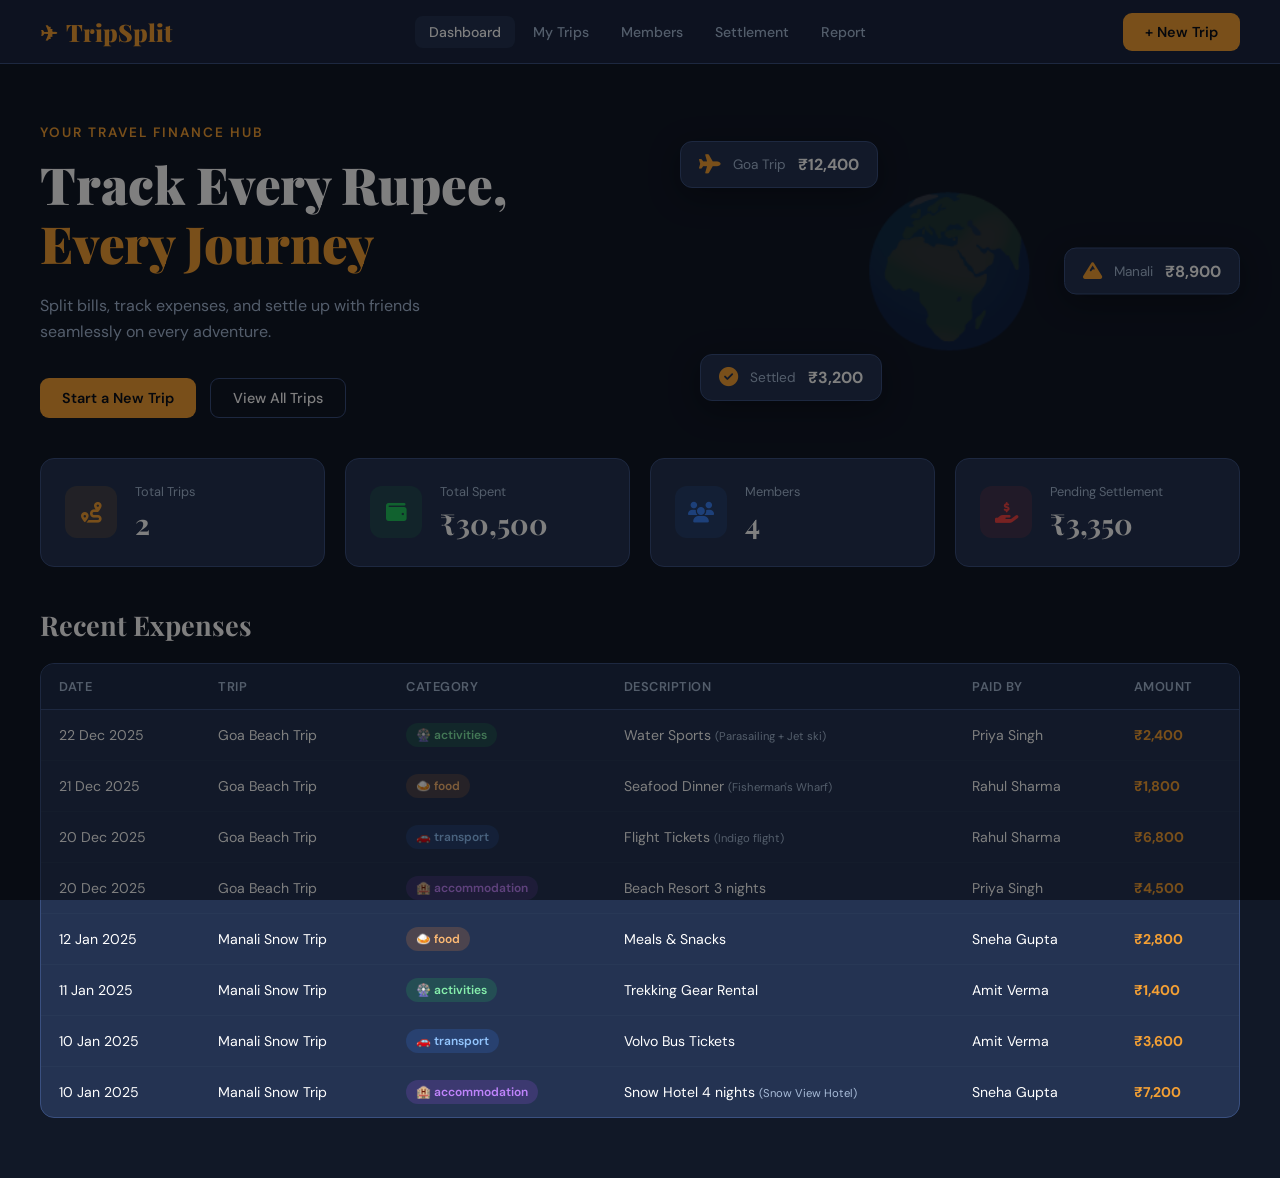
==== index.html @ ad300456 "Add files via upload" ====
<!DOCTYPE html>
<html lang="en">
<head>
  <meta charset="UTF-8" />
  <meta name="viewport" content="width=device-width, initial-scale=1.0"/>
  <title>TripSplit – Trip Expense Calculator</title>
  <link rel="stylesheet" href="style.css" />
  <link href="https://fonts.googleapis.com/css2?family=Playfair+Display:wght@700;900&family=DM+Sans:wght@300;400;500;600&display=swap" rel="stylesheet"/>
  <link rel="stylesheet" href="https://cdnjs.cloudflare.com/ajax/libs/font-awesome/6.5.0/css/all.min.css"/>
</head>
<body>

<!-- NAV -->
<nav class="navbar">
  <div class="nav-brand"><span class="logo-icon">✈</span> TripSplit</div>
  <ul class="nav-links">
    <li><a href="#dashboard" class="nav-btn active" onclick="showPage('dashboard')">Dashboard</a></li>
    <li><a href="#trips" class="nav-btn" onclick="showPage('trips')">My Trips</a></li>
    <li><a href="#members" class="nav-btn" onclick="showPage('members')">Members</a></li>
    <li><a href="#settlement" class="nav-btn" onclick="showPage('settlement')">Settlement</a></li>
    <li><a href="#report" class="nav-btn" onclick="showPage('report')">Report</a></li>
  </ul>
  <button class="btn-primary" onclick="openModal('tripModal')">+ New Trip</button>
</nav>

<!-- PAGES WRAPPER -->
<main>

  <!-- DASHBOARD PAGE -->
  <section id="page-dashboard" class="page active">
    <div class="hero">
      <div class="hero-text">
        <p class="hero-sub">Your Travel Finance Hub</p>
        <h1>Track Every Rupee,<br/><span class="accent">Every Journey</span></h1>
        <p class="hero-desc">Split bills, track expenses, and settle up with friends seamlessly on every adventure.</p>
        <div class="hero-btns">
          <button class="btn-primary" onclick="openModal('tripModal')">Start a New Trip</button>
          <button class="btn-outline" onclick="showPage('trips')">View All Trips</button>
        </div>
      </div>
      <div class="hero-visual">
        <div class="float-card fc1"><i class="fas fa-plane"></i><span>Goa Trip</span><strong>₹12,400</strong></div>
        <div class="float-card fc2"><i class="fas fa-mountain"></i><span>Manali</span><strong>₹8,900</strong></div>
        <div class="float-card fc3"><i class="fas fa-check-circle"></i><span>Settled</span><strong>₹3,200</strong></div>
        <div class="globe">🌍</div>
      </div>
    </div>

    <!-- STATS -->
    <div class="stats-grid" id="statsGrid">
      <div class="stat-card">
        <div class="stat-icon orange"><i class="fas fa-route"></i></div>
        <div>
          <p class="stat-label">Total Trips</p>
          <h2 class="stat-val" id="stat-trips">0</h2>
        </div>
      </div>
      <div class="stat-card">
        <div class="stat-icon green"><i class="fas fa-wallet"></i></div>
        <div>
          <p class="stat-label">Total Spent</p>
          <h2 class="stat-val" id="stat-spent">₹0</h2>
        </div>
      </div>
      <div class="stat-card">
        <div class="stat-icon blue"><i class="fas fa-users"></i></div>
        <div>
          <p class="stat-label">Members</p>
          <h2 class="stat-val" id="stat-members">0</h2>
        </div>
      </div>
      <div class="stat-card">
        <div class="stat-icon red"><i class="fas fa-hand-holding-usd"></i></div>
        <div>
          <p class="stat-label">Pending Settlement</p>
          <h2 class="stat-val" id="stat-pending">₹0</h2>
        </div>
      </div>
    </div>

    <!-- RECENT EXPENSES -->
    <div class="section-header">
      <h2>Recent Expenses</h2>
    </div>
    <div class="table-wrap">
      <table class="exp-table" id="recentTable">
        <thead>
          <tr><th>Date</th><th>Trip</th><th>Category</th><th>Description</th><th>Paid By</th><th>Amount</th></tr>
        </thead>
        <tbody id="recentBody">
          <tr><td colspan="6" class="empty-row">No expenses yet. Create a trip and add expenses!</td></tr>
        </tbody>
      </table>
    </div>
  </section>

  <!-- TRIPS PAGE -->
  <section id="page-trips" class="page">
    <div class="section-header">
      <h2>My Trips</h2>
      <button class="btn-primary" onclick="openModal('tripModal')">+ New Trip</button>
    </div>
    <div class="trips-grid" id="tripsGrid">
      <div class="empty-state">
        <div class="empty-icon">🗺️</div>
        <p>No trips yet. Start your first adventure!</p>
        <button class="btn-primary" onclick="openModal('tripModal')">Create Trip</button>
      </div>
    </div>
  </section>

  <!-- MEMBERS PAGE -->
  <section id="page-members" class="page">
    <div class="section-header">
      <h2>Trip Members</h2>
      <button class="btn-primary" onclick="openModal('memberModal')">+ Add Member</button>
    </div>
    <div class="members-grid" id="membersGrid">
      <div class="empty-state">
        <div class="empty-icon">👥</div>
        <p>No members added yet.</p>
        <button class="btn-primary" onclick="openModal('memberModal')">Add Member</button>
      </div>
    </div>
  </section>

  <!-- SETTLEMENT PAGE -->
  <section id="page-settlement" class="page">
    <div class="section-header">
      <h2>Expense Settlement</h2>
      <div class="filter-bar">
        <label>Select Trip:</label>
        <select id="settlementTripFilter" onchange="renderSettlement()">
          <option value="all">All Trips</option>
        </select>
      </div>
    </div>
    <div id="settlementContent">
      <div class="empty-state">
        <div class="empty-icon">💸</div>
        <p>Add trips and expenses to see settlement details.</p>
      </div>
    </div>
  </section>

  <!-- REPORT PAGE -->
  <section id="page-report" class="page">
    <div class="section-header">
      <h2>Expense Report</h2>
      <div class="filter-bar">
        <label>Trip:</label>
        <select id="reportTripFilter" onchange="renderReport()">
          <option value="all">All Trips</option>
        </select>
        <button class="btn-primary" onclick="printReport()" style="margin-left:10px">
          🖨️ Print / Export PDF
        </button>
      </div>
    </div>
    <div id="reportContent">
      <div class="charts-row">
        <div class="chart-card">
          <h3>Spending by Category</h3>
          <canvas id="categoryChart" width="340" height="280"></canvas>
        </div>
        <div class="chart-card">
          <h3>Per-Person Spending</h3>
          <canvas id="personChart" width="340" height="280"></canvas>
        </div>
      </div>
      <div class="table-wrap mt20">
        <table class="exp-table">
          <thead><tr><th>Member</th><th>Total Paid</th><th>Fair Share</th><th>Balance</th></tr></thead>
          <tbody id="reportTable"></tbody>
        </table>
      </div>
    </div>
  </section>

</main>

<!-- EXPENSE SIDEBAR (opens when viewing a trip) -->
<div id="expenseSidebar" class="sidebar hidden">
  <div class="sidebar-header">
    <h3 id="sidebarTripName">Trip Expenses</h3>
    <button class="close-btn" onclick="closeSidebar()">✕</button>
  </div>
  <button class="btn-primary full-width" onclick="openModal('expenseModal')">+ Add Expense</button>
  <div id="sidebarExpenses" class="sidebar-expenses"></div>
</div>
<div id="sidebarOverlay" class="overlay hidden" onclick="closeSidebar()"></div>

<!-- =================== MODALS =================== -->

<!-- NEW TRIP MODAL -->
<div id="tripModal" class="modal hidden">
  <div class="modal-box">
    <div class="modal-header">
      <h3>✈ Create New Trip</h3>
      <button class="close-btn" onclick="closeModal('tripModal')">✕</button>
    </div>
    <div class="modal-body">
      <label>Trip Name *</label>
      <input type="text" id="tripName" placeholder="e.g. Goa Vacation 2025" />
      <label>Destination *</label>
      <input type="text" id="tripDest" placeholder="e.g. Goa, India" />
      <div class="form-row">
        <div>
          <label>Start Date *</label>
          <input type="date" id="tripStart" />
        </div>
        <div>
          <label>End Date *</label>
          <input type="date" id="tripEnd" />
        </div>
      </div>
      <label>Total Budget (₹)</label>
      <input type="number" id="tripBudget" placeholder="e.g. 15000" />
      <label>Trip Type</label>
      <select id="tripType">
        <option value="leisure">🏖 Leisure / Vacation</option>
        <option value="adventure">🏔 Adventure</option>
        <option value="business">💼 Business</option>
        <option value="family">👨‍👩‍👧 Family</option>
        <option value="pilgrimage">🛕 Pilgrimage</option>
        <option value="other">📍 Other</option>
      </select>
      <label>Description</label>
      <textarea id="tripDesc" rows="2" placeholder="Short description..."></textarea>
    </div>
    <div class="modal-footer">
      <button class="btn-outline" onclick="closeModal('tripModal')">Cancel</button>
      <button class="btn-primary" onclick="saveTrip()">Create Trip</button>
    </div>
  </div>
</div>

<!-- ADD MEMBER MODAL -->
<div id="memberModal" class="modal hidden">
  <div class="modal-box">
    <div class="modal-header">
      <h3>👤 Add Member</h3>
      <button class="close-btn" onclick="closeModal('memberModal')">✕</button>
    </div>
    <div class="modal-body">
      <label>Member Name *</label>
      <input type="text" id="memberName" placeholder="Full name" />
      <label>Email</label>
      <input type="email" id="memberEmail" placeholder="email@example.com" />
      <label>Phone</label>
      <input type="tel" id="memberPhone" placeholder="+91 9XXXXXXXXX" />
      <label>Assign to Trip</label>
      <select id="memberTrip">
        <option value="">-- Select Trip --</option>
      </select>
    </div>
    <div class="modal-footer">
      <button class="btn-outline" onclick="closeModal('memberModal')">Cancel</button>
      <button class="btn-primary" onclick="saveMember()">Add Member</button>
    </div>
  </div>
</div>

<!-- ADD EXPENSE MODAL -->
<div id="expenseModal" class="modal hidden">
  <div class="modal-box">
    <div class="modal-header">
      <h3>💳 Add Expense</h3>
      <button class="close-btn" onclick="closeModal('expenseModal')">✕</button>
    </div>
    <div class="modal-body">
      <label>Trip *</label>
      <select id="expTrip" onchange="populatePaidBy()">
        <option value="">-- Select Trip --</option>
      </select>
      <label>Description *</label>
      <input type="text" id="expDesc" placeholder="e.g. Hotel booking" />
      <label>Category *</label>
      <select id="expCat">
        <option value="transport">🚗 Transport</option>
        <option value="accommodation">🏨 Accommodation</option>
        <option value="food">🍛 Food & Dining</option>
        <option value="activities">🎡 Activities</option>
        <option value="shopping">🛍 Shopping</option>
        <option value="medical">💊 Medical</option>
        <option value="fuel">⛽ Fuel</option>
        <option value="other">📦 Other</option>
      </select>
      <div class="form-row">
        <div>
          <label>Amount (₹) *</label>
          <input type="number" id="expAmount" placeholder="0.00" />
        </div>
        <div>
          <label>Date *</label>
          <input type="date" id="expDate" />
        </div>
      </div>
      <label>Paid By *</label>
      <select id="expPaidBy">
        <option value="">-- Select Member --</option>
      </select>
      <label>Split Among</label>
      <div id="splitCheckboxes" class="checkbox-group"></div>
      <label>Notes</label>
      <input type="text" id="expNotes" placeholder="Optional notes..." />
    </div>
    <div class="modal-footer">
      <button class="btn-outline" onclick="closeModal('expenseModal')">Cancel</button>
      <button class="btn-primary" onclick="saveExpense()">Add Expense</button>
    </div>
  </div>
</div>

<!-- TOAST -->
<div id="toast" class="toast hidden"></div>

<script src="app.js"></script>
</body>
</html>
---- style.css ----
/* ======================================
   TRIPSPLIT – GLOBAL STYLES
   BCA Final Year Project
   ====================================== */

:root {
  --bg: #111827;
  --bg2: #1a2540;
  --bg3: #1f2d4a;
  --card: #243352;
  --card2: #2d3f63;
  --border: #3a5080;
  --accent: #f4a034;
  --accent2: #e07b10;
  --green: #22c55e;
  --red: #ef4444;
  --blue: #3b82f6;
  --purple: #a855f7;
  --text: #ffffff;
  --muted: #a8bcd8;
  --shadow: 0 8px 32px rgba(0,0,0,0.3);
  --radius: 14px;
  --font-head: 'Playfair Display', Georgia, serif;
  --font-body: 'DM Sans', sans-serif;
}

*, *::before, *::after { box-sizing: border-box; margin: 0; padding: 0; }

html { scroll-behavior: smooth; }

body {
  background: var(--bg);
  color: var(--text);
  font-family: var(--font-body);
  min-height: 100vh;
  overflow-x: hidden;
  -webkit-font-smoothing: antialiased;
  -moz-osx-font-smoothing: grayscale;
}

/* SCROLLBAR */
::-webkit-scrollbar { width: 6px; }
::-webkit-scrollbar-track { background: var(--bg2); }
::-webkit-scrollbar-thumb { background: var(--border); border-radius: 3px; }

/* ========== NAVBAR ========== */
.navbar {
  position: sticky;
  top: 0;
  z-index: 100;
  display: flex;
  align-items: center;
  justify-content: space-between;
  padding: 0 40px;
  height: 64px;
  background: #1a2540;
  border-bottom: 1px solid var(--border);
  gap: 20px;
}

.nav-brand {
  font-family: var(--font-head);
  font-size: 1.5rem;
  font-weight: 900;
  color: var(--accent);
  white-space: nowrap;
  display: flex;
  align-items: center;
  gap: 8px;
}

.logo-icon { font-size: 1.3rem; }

.nav-links {
  display: flex;
  list-style: none;
  gap: 4px;
  flex: 1;
  justify-content: center;
}

.nav-btn {
  text-decoration: none;
  color: var(--muted);
  font-size: 0.88rem;
  font-weight: 500;
  padding: 7px 14px;
  border-radius: 8px;
  transition: all 0.2s;
  cursor: pointer;
}

.nav-btn:hover, .nav-btn.active {
  background: var(--card);
  color: var(--text);
}

/* ========== BUTTONS ========== */
.btn-primary {
  background: var(--accent);
  color: #0b0f1a;
  font-family: var(--font-body);
  font-weight: 600;
  font-size: 0.9rem;
  padding: 10px 22px;
  border: none;
  border-radius: 9px;
  cursor: pointer;
  transition: all 0.2s;
  white-space: nowrap;
}

.btn-primary:hover {
  background: var(--accent2);
  transform: translateY(-1px);
  box-shadow: 0 4px 16px rgba(244,160,52,0.4);
}

.btn-outline {
  background: transparent;
  color: var(--text);
  font-family: var(--font-body);
  font-weight: 500;
  font-size: 0.9rem;
  padding: 10px 22px;
  border: 1.5px solid var(--border);
  border-radius: 9px;
  cursor: pointer;
  transition: all 0.2s;
}

.btn-outline:hover { border-color: var(--accent); color: var(--accent); }

.full-width { width: 100%; margin-bottom: 14px; }

.btn-sm {
  font-size: 0.78rem;
  padding: 5px 12px;
  border-radius: 7px;
}

.btn-danger {
  background: transparent;
  color: var(--red);
  border: 1px solid var(--red);
  font-size: 0.75rem;
  padding: 4px 10px;
  border-radius: 6px;
  cursor: pointer;
  transition: 0.2s;
}
.btn-danger:hover { background: var(--red); color: #fff; }

/* ========== PAGES ========== */
main { padding: 0 40px 60px; }
.page { display: none; }
.page.active { display: block; }

/* ========== HERO ========== */
.hero {
  display: grid;
  grid-template-columns: 1fr 1fr;
  gap: 40px;
  align-items: center;
  padding: 60px 0 40px;
  min-height: 380px;
}

.hero-sub {
  color: var(--accent);
  font-size: 0.85rem;
  font-weight: 600;
  letter-spacing: 2px;
  text-transform: uppercase;
  margin-bottom: 14px;
}

.hero-text h1 {
  font-family: var(--font-head);
  font-size: clamp(2rem, 4vw, 3.2rem);
  line-height: 1.15;
  font-weight: 900;
  margin-bottom: 20px;
  color: #ffffff;
}

.accent { color: var(--accent); }

.hero-desc {
  color: var(--muted);
  font-size: 1rem;
  line-height: 1.65;
  margin-bottom: 32px;
  max-width: 440px;
  -webkit-font-smoothing: antialiased;
}

.hero-btns { display: flex; gap: 14px; flex-wrap: wrap; }

.hero-visual {
  position: relative;
  height: 280px;
  display: flex;
  align-items: center;
  justify-content: center;
}

.globe {
  font-size: 9rem;
  position: absolute;
  opacity: 0.15;
  animation: spin 30s linear infinite;
  filter: none;
}

@keyframes spin { to { transform: rotate(360deg); } }

.float-card {
  position: absolute;
  background: var(--card);
  border: 1px solid var(--border);
  border-radius: 12px;
  padding: 12px 18px;
  display: flex;
  align-items: center;
  gap: 12px;
  box-shadow: var(--shadow);
  animation: float 4s ease-in-out infinite;
  font-size: 0.85rem;
}

.float-card i { color: var(--accent); font-size: 1.2rem; }
.float-card span { color: var(--muted); display: block; }
.float-card strong { color: var(--text); font-size: 1rem; }

.fc1 { top: 10px; left: 20px; animation-delay: 0s; }
.fc2 { top: 50%; right: 0; transform: translateY(-50%); animation-delay: 1.5s; }
.fc3 { bottom: 10px; left: 40px; animation-delay: 0.8s; }

@keyframes float {
  0%, 100% { transform: translateY(0); }
  50% { transform: translateY(-10px); }
}
.fc2 { animation-name: float2; }
@keyframes float2 {
  0%, 100% { transform: translateY(-50%); }
  50% { transform: translateY(calc(-50% - 10px)); }
}

/* ========== STATS ========== */
.stats-grid {
  display: grid;
  grid-template-columns: repeat(4, 1fr);
  gap: 20px;
  margin-bottom: 40px;
}

.stat-card {
  background: var(--card);
  border: 1px solid var(--border);
  border-radius: var(--radius);
  padding: 24px;
  display: flex;
  align-items: center;
  gap: 18px;
  transition: 0.2s;
}

.stat-card:hover { border-color: var(--accent); transform: translateY(-2px); }

.stat-icon {
  width: 52px;
  height: 52px;
  border-radius: 12px;
  display: flex;
  align-items: center;
  justify-content: center;
  font-size: 1.3rem;
  flex-shrink: 0;
}

.stat-icon.orange { background: rgba(244,160,52,0.15); color: var(--accent); }
.stat-icon.green { background: rgba(34,197,94,0.15); color: var(--green); }
.stat-icon.blue { background: rgba(59,130,246,0.15); color: var(--blue); }
.stat-icon.red { background: rgba(239,68,68,0.15); color: var(--red); }

.stat-label { color: var(--muted); font-size: 0.8rem; margin-bottom: 4px; }
.stat-val { font-family: var(--font-head); font-size: 1.8rem; font-weight: 700; color: #ffffff; }

/* ========== SECTION HEADER ========== */
.section-header {
  display: flex;
  align-items: center;
  justify-content: space-between;
  margin: 40px 0 20px;
  flex-wrap: wrap;
  gap: 12px;
}

.section-header h2 {
  font-family: var(--font-head);
  font-size: 1.7rem;
  font-weight: 700;
}

.filter-bar {
  display: flex;
  align-items: center;
  gap: 10px;
  color: var(--muted);
  font-size: 0.9rem;
}

.filter-bar select {
  background: var(--card);
  border: 1px solid var(--border);
  color: var(--text);
  padding: 7px 12px;
  border-radius: 8px;
  font-family: var(--font-body);
  font-size: 0.88rem;
  cursor: pointer;
}

/* ========== TABLE ========== */
.table-wrap {
  background: var(--card);
  border: 1px solid var(--border);
  border-radius: var(--radius);
  overflow: hidden;
  overflow-x: auto;
}

.exp-table {
  width: 100%;
  border-collapse: collapse;
  font-size: 0.88rem;
}

.exp-table thead {
  background: var(--bg3);
}

.exp-table th {
  padding: 14px 18px;
  text-align: left;
  color: var(--muted);
  font-weight: 600;
  font-size: 0.8rem;
  letter-spacing: 0.5px;
  text-transform: uppercase;
  border-bottom: 1px solid var(--border);
}

.exp-table td {
  padding: 13px 18px;
  border-bottom: 1px solid rgba(46,63,92,0.4);
  vertical-align: middle;
}

.exp-table tbody tr:hover { background: rgba(255,255,255,0.02); }
.exp-table tbody tr:last-child td { border-bottom: none; }

.empty-row { text-align: center; color: var(--muted); padding: 40px; }
.mt20 { margin-top: 24px; }

/* BADGES */
.badge {
  display: inline-flex;
  align-items: center;
  gap: 4px;
  padding: 4px 10px;
  border-radius: 20px;
  font-size: 0.75rem;
  font-weight: 600;
}

.badge-transport { background: rgba(59,130,246,0.18); color: #93c5fd; }
.badge-accommodation { background: rgba(168,85,247,0.18); color: #c084fc; }
.badge-food { background: rgba(251,146,60,0.18); color: #fdba74; }
.badge-activities { background: rgba(34,197,94,0.18); color: #86efac; }
.badge-shopping { background: rgba(236,72,153,0.18); color: #f9a8d4; }
.badge-medical { background: rgba(239,68,68,0.18); color: #fca5a5; }
.badge-fuel { background: rgba(234,179,8,0.18); color: #fde047; }
.badge-other { background: rgba(148,163,184,0.18); color: #cbd5e1; }

/* ========== TRIPS GRID ========== */
.trips-grid {
  display: grid;
  grid-template-columns: repeat(auto-fill, minmax(300px, 1fr));
  gap: 22px;
}

.trip-card {
  background: var(--card);
  border: 1px solid var(--border);
  border-radius: var(--radius);
  overflow: hidden;
  transition: 0.25s;
  cursor: pointer;
}

.trip-card:hover {
  border-color: var(--accent);
  transform: translateY(-3px);
  box-shadow: 0 12px 40px rgba(0,0,0,0.4);
}

.trip-card-header {
  padding: 22px 22px 14px;
  background: linear-gradient(135deg, var(--card2), var(--bg3));
  position: relative;
}

.trip-card-icon {
  font-size: 2rem;
  margin-bottom: 10px;
}

.trip-card-header h3 {
  font-family: var(--font-head);
  font-size: 1.15rem;
  font-weight: 700;
  margin-bottom: 4px;
}

.trip-card-dest {
  color: var(--muted);
  font-size: 0.82rem;
  display: flex;
  align-items: center;
  gap: 4px;
}

.trip-card-body { padding: 18px 22px; }

.trip-meta { display: flex; justify-content: space-between; margin-bottom: 14px; }
.trip-meta-item { text-align: center; }
.trip-meta-item span { display: block; color: var(--muted); font-size: 0.72rem; margin-bottom: 2px; }
.trip-meta-item strong { font-size: 1rem; color: var(--text); }

.budget-bar-wrap { margin-top: 10px; }
.budget-bar-wrap label { display: flex; justify-content: space-between; font-size: 0.78rem; color: var(--muted); margin-bottom: 6px; }
.budget-bar { height: 6px; background: var(--bg3); border-radius: 3px; overflow: hidden; }
.budget-fill { height: 100%; border-radius: 3px; background: var(--green); transition: 0.4s; }
.budget-fill.warn { background: var(--accent); }
.budget-fill.over { background: var(--red); }

.trip-card-footer {
  padding: 14px 22px;
  border-top: 1px solid var(--border);
  display: flex;
  gap: 8px;
}

/* ========== MEMBERS GRID ========== */
.members-grid {
  display: grid;
  grid-template-columns: repeat(auto-fill, minmax(240px, 1fr));
  gap: 18px;
}

.member-card {
  background: var(--card);
  border: 1px solid var(--border);
  border-radius: var(--radius);
  padding: 24px;
  text-align: center;
  transition: 0.2s;
}

.member-card:hover { border-color: var(--blue); transform: translateY(-2px); }

.member-avatar {
  width: 60px;
  height: 60px;
  border-radius: 50%;
  background: linear-gradient(135deg, var(--accent), var(--blue));
  display: flex;
  align-items: center;
  justify-content: center;
  font-size: 1.6rem;
  margin: 0 auto 14px;
  font-weight: 700;
  color: #fff;
}

.member-card h4 {
  font-size: 1rem;
  font-weight: 600;
  margin-bottom: 4px;
}

.member-card p {
  color: var(--muted);
  font-size: 0.8rem;
  margin-bottom: 3px;
}

.member-trips-tag {
  display: inline-block;
  background: rgba(59,130,246,0.12);
  color: #93c5fd;
  font-size: 0.72rem;
  padding: 3px 10px;
  border-radius: 12px;
  margin-top: 10px;
}

/* ========== SETTLEMENT ========== */
.settlement-grid {
  display: grid;
  grid-template-columns: 1fr 1fr;
  gap: 22px;
  margin-bottom: 30px;
}

.settle-card {
  background: var(--card);
  border: 1px solid var(--border);
  border-radius: var(--radius);
  padding: 24px;
}

.settle-card h3 { font-size: 1rem; margin-bottom: 18px; color: var(--muted); font-weight: 600; text-transform: uppercase; letter-spacing: 0.5px; }

.settle-row {
  display: flex;
  align-items: center;
  justify-content: space-between;
  padding: 12px 0;
  border-bottom: 1px solid rgba(46,63,92,0.4);
  gap: 12px;
}

.settle-row:last-child { border-bottom: none; }

.settle-person { display: flex; align-items: center; gap: 10px; }
.settle-avatar-sm {
  width: 36px; height: 36px; border-radius: 50%;
  background: linear-gradient(135deg, var(--blue), var(--purple));
  display: flex; align-items: center; justify-content: center;
  font-size: 0.85rem; font-weight: 700; color: #fff; flex-shrink: 0;
}

.settle-name { font-size: 0.9rem; font-weight: 500; }
.settle-amount { font-weight: 700; font-size: 0.95rem; }
.positive { color: var(--green); }
.negative { color: var(--red); }

.transaction-list { display: flex; flex-direction: column; gap: 12px; margin-top: 16px; }

.txn-item {
  background: var(--bg3);
  border-radius: 10px;
  padding: 14px 18px;
  display: flex;
  align-items: center;
  gap: 12px;
  font-size: 0.88rem;
  flex-wrap: wrap;
}

.txn-from { color: var(--red); font-weight: 600; }
.txn-arrow { color: var(--muted); font-size: 1.1rem; }
.txn-to { color: var(--green); font-weight: 600; }
.txn-amt { margin-left: auto; font-weight: 700; color: var(--accent); }

/* ========== CHARTS ========== */
.charts-row {
  display: grid;
  grid-template-columns: 1fr 1fr;
  gap: 22px;
}

.chart-card {
  background: var(--card);
  border: 1px solid var(--border);
  border-radius: var(--radius);
  padding: 24px;
}

.chart-card h3 {
  font-size: 1rem;
  margin-bottom: 20px;
  color: var(--muted);
  font-weight: 600;
  text-transform: uppercase;
  letter-spacing: 0.5px;
}

/* ========== SIDEBAR ========== */
.sidebar {
  position: fixed;
  right: 0;
  top: 64px;
  width: 420px;
  height: calc(100vh - 64px);
  background: var(--bg2);
  border-left: 1px solid var(--border);
  z-index: 200;
  overflow-y: auto;
  padding: 24px;
  transform: translateX(100%);
  transition: transform 0.3s cubic-bezier(0.4,0,0.2,1);
}

.sidebar:not(.hidden) { transform: translateX(0); }

.sidebar.hidden { display: block !important; }

.sidebar-header {
  display: flex;
  justify-content: space-between;
  align-items: center;
  margin-bottom: 20px;
}

.sidebar-header h3 {
  font-family: var(--font-head);
  font-size: 1.3rem;
  font-weight: 700;
}

.sidebar-expenses { display: flex; flex-direction: column; gap: 12px; margin-top: 14px; }

.expense-item {
  background: var(--card);
  border: 1px solid var(--border);
  border-radius: 10px;
  padding: 14px 16px;
  display: flex;
  gap: 12px;
  align-items: flex-start;
}

.expense-icon {
  width: 38px; height: 38px; border-radius: 9px;
  background: var(--bg3);
  display: flex; align-items: center; justify-content: center;
  font-size: 1.1rem; flex-shrink: 0;
}

.expense-info { flex: 1; }
.expense-info h4 { font-size: 0.9rem; font-weight: 600; margin-bottom: 2px; }
.expense-info p { color: var(--muted); font-size: 0.78rem; }

.expense-right { text-align: right; }
.expense-amount { font-weight: 700; color: var(--accent); font-size: 0.95rem; }
.expense-date { color: var(--muted); font-size: 0.73rem; }

.overlay {
  position: fixed;
  inset: 0;
  background: rgba(0,0,0,0.5);
  z-index: 150;
}

.overlay.hidden, .sidebar.hidden { pointer-events: none; }

/* ========== MODALS ========== */
.modal {
  position: fixed;
  inset: 0;
  background: rgba(0,0,0,0.7);
  z-index: 300;
  display: flex;
  align-items: center;
  justify-content: center;
  padding: 20px;
}

.modal.hidden { display: none; }

.modal-box {
  background: var(--bg2);
  border: 1px solid var(--border);
  border-radius: 18px;
  width: 100%;
  max-width: 520px;
  max-height: 90vh;
  overflow-y: auto;
  box-shadow: var(--shadow);
  animation: slideUp 0.25s ease;
}

@keyframes slideUp {
  from { opacity: 0; transform: translateY(30px); }
  to { opacity: 1; transform: translateY(0); }
}

.modal-header {
  display: flex;
  justify-content: space-between;
  align-items: center;
  padding: 22px 26px 0;
  margin-bottom: 20px;
}

.modal-header h3 { font-family: var(--font-head); font-size: 1.25rem; font-weight: 700; }

.modal-body {
  padding: 0 26px;
  display: flex;
  flex-direction: column;
  gap: 10px;
}

.modal-body label {
  font-size: 0.8rem;
  font-weight: 600;
  color: var(--muted);
  text-transform: uppercase;
  letter-spacing: 0.5px;
  margin-bottom: -4px;
}

.modal-body input,
.modal-body select,
.modal-body textarea {
  background: var(--card);
  border: 1.5px solid var(--border);
  color: var(--text);
  font-family: var(--font-body);
  font-size: 0.92rem;
  padding: 11px 14px;
  border-radius: 9px;
  width: 100%;
  transition: 0.2s;
  resize: none;
}

.modal-body input:focus,
.modal-body select:focus,
.modal-body textarea:focus {
  outline: none;
  border-color: var(--accent);
  background: var(--card2);
}

.modal-body input::placeholder,
.modal-body textarea::placeholder { color: var(--muted); }

.modal-footer {
  padding: 20px 26px 24px;
  display: flex;
  justify-content: flex-end;
  gap: 10px;
  margin-top: 10px;
}

.form-row {
  display: grid;
  grid-template-columns: 1fr 1fr;
  gap: 12px;
}

/* CHECKBOXES */
.checkbox-group {
  display: flex;
  flex-wrap: wrap;
  gap: 8px;
  padding: 10px 0;
}

.check-label {
  display: flex;
  align-items: center;
  gap: 6px;
  background: var(--card);
  border: 1px solid var(--border);
  border-radius: 7px;
  padding: 6px 12px;
  font-size: 0.82rem;
  cursor: pointer;
  transition: 0.2s;
}

.check-label:hover, .check-label input:checked + span { color: var(--accent); }
.check-label input { accent-color: var(--accent); }

/* CLOSE BUTTON */
.close-btn {
  background: var(--card);
  border: 1px solid var(--border);
  color: var(--muted);
  width: 32px;
  height: 32px;
  border-radius: 8px;
  cursor: pointer;
  font-size: 0.85rem;
  display: flex;
  align-items: center;
  justify-content: center;
  transition: 0.2s;
}

.close-btn:hover { background: var(--red); color: #fff; border-color: var(--red); }

/* ========== EMPTY STATE ========== */
.empty-state {
  grid-column: 1 / -1;
  text-align: center;
  padding: 60px 20px;
  color: var(--muted);
}

.empty-icon { font-size: 3.5rem; margin-bottom: 14px; }
.empty-state p { margin-bottom: 20px; font-size: 1rem; }

/* ========== TOAST ========== */
.toast {
  position: fixed;
  bottom: 30px;
  right: 30px;
  background: var(--green);
  color: #fff;
  padding: 14px 24px;
  border-radius: 10px;
  font-weight: 600;
  font-size: 0.9rem;
  z-index: 9999;
  box-shadow: var(--shadow);
  animation: slideUp 0.3s ease;
}

.toast.hidden { display: none; }
.toast.error { background: var(--red); }
.toast.warning { background: var(--accent); color: #000; }

/* ========== RESPONSIVE ========== */
@media (max-width: 1024px) {
  .stats-grid { grid-template-columns: repeat(2, 1fr); }
  .charts-row { grid-template-columns: 1fr; }
  .settlement-grid { grid-template-columns: 1fr; }
  .hero { grid-template-columns: 1fr; }
  .hero-visual { display: none; }
}

@media (max-width: 768px) {
  .navbar { padding: 0 16px; }
  main { padding: 0 16px 40px; }
  .nav-links { display: none; }
  .stats-grid { grid-template-columns: repeat(2, 1fr); gap: 12px; }
  .stat-val { font-size: 1.4rem; }
  .sidebar { width: 100%; }
  .form-row { grid-template-columns: 1fr; }
}
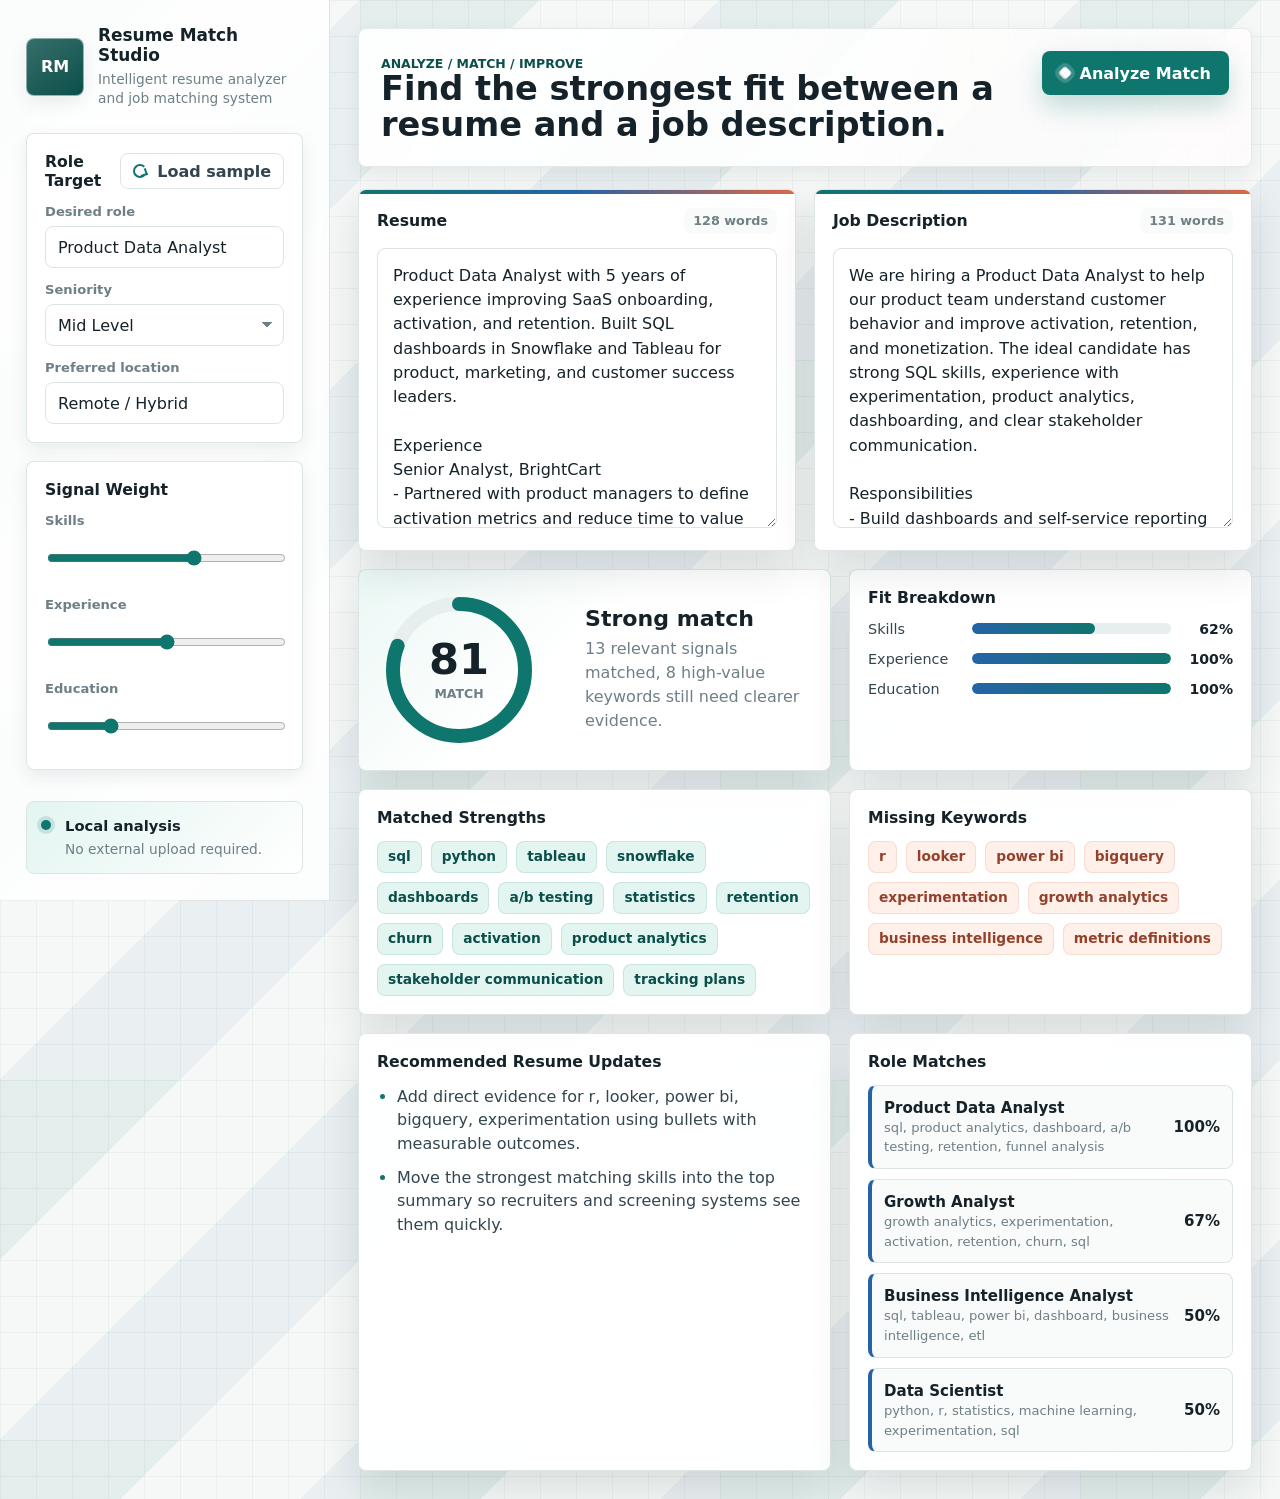
==== commit cd91ed3c: "Add files via upload" ====
--- a/index.html
+++ b/index.html
@@ -1,320 +1,174 @@
-<!DOCTYPE html>
+<!doctype html>
 <html lang="en">
-<head>
-  <meta charset="UTF-8" />
-  <meta name="viewport" content="width=device-width, initial-scale=1.0"/>
-  <title>TripSplit – Trip Expense Calculator</title>
-  <link rel="stylesheet" href="style.css" />
-  <link href="https://fonts.googleapis.com/css2?family=Playfair+Display:wght@700;900&family=DM+Sans:wght@300;400;500;600&display=swap" rel="stylesheet"/>
-  <link rel="stylesheet" href="https://cdnjs.cloudflare.com/ajax/libs/font-awesome/6.5.0/css/all.min.css"/>
-</head>
-<body>
+  <head>
+    <meta charset="UTF-8" />
+    <meta name="viewport" content="width=device-width, initial-scale=1.0" />
+    <meta
+      name="description"
+      content="A local resume analyzer and job matching system with weighted scoring, skill gaps, and role-fit suggestions."
+    />
+    <title>Resume Match Studio</title>
+    <link rel="stylesheet" href="styles.css" />
+  </head>
+  <body>
+    <main class="app-shell">
+      <aside class="sidebar" aria-label="Analyzer controls">
+        <div class="brand">
+          <div class="brand-mark" aria-hidden="true">RM</div>
+          <div class="brand-copy">
+            <h1>Resume Match Studio</h1>
+            <p>Intelligent resume analyzer and job matching system</p>
+          </div>
+        </div>
 
-<!-- NAV -->
-<nav class="navbar">
-  <div class="nav-brand"><span class="logo-icon">✈</span> TripSplit</div>
-  <ul class="nav-links">
-    <li><a href="#dashboard" class="nav-btn active" onclick="showPage('dashboard')">Dashboard</a></li>
-    <li><a href="#trips" class="nav-btn" onclick="showPage('trips')">My Trips</a></li>
-    <li><a href="#members" class="nav-btn" onclick="showPage('members')">Members</a></li>
-    <li><a href="#settlement" class="nav-btn" onclick="showPage('settlement')">Settlement</a></li>
-    <li><a href="#report" class="nav-btn" onclick="showPage('report')">Report</a></li>
-  </ul>
-  <button class="btn-primary" onclick="openModal('tripModal')">+ New Trip</button>
-</nav>
+        <section class="panel compact">
+          <div class="panel-heading">
+            <h2>Role Target</h2>
+            <button class="ghost-button" id="loadSampleButton" type="button">
+              <span class="refresh-glyph" aria-hidden="true"></span>
+              Load sample
+            </button>
+          </div>
 
-<!-- PAGES WRAPPER -->
-<main>
+          <label for="targetRole">Desired role</label>
+          <input id="targetRole" type="text" value="Product Data Analyst" />
 
-  <!-- DASHBOARD PAGE -->
-  <section id="page-dashboard" class="page active">
-    <div class="hero">
-      <div class="hero-text">
-        <p class="hero-sub">Your Travel Finance Hub</p>
-        <h1>Track Every Rupee,<br/><span class="accent">Every Journey</span></h1>
-        <p class="hero-desc">Split bills, track expenses, and settle up with friends seamlessly on every adventure.</p>
-        <div class="hero-btns">
-          <button class="btn-primary" onclick="openModal('tripModal')">Start a New Trip</button>
-          <button class="btn-outline" onclick="showPage('trips')">View All Trips</button>
-        </div>
-      </div>
-      <div class="hero-visual">
-        <div class="float-card fc1"><i class="fas fa-plane"></i><span>Goa Trip</span><strong>₹12,400</strong></div>
-        <div class="float-card fc2"><i class="fas fa-mountain"></i><span>Manali</span><strong>₹8,900</strong></div>
-        <div class="float-card fc3"><i class="fas fa-check-circle"></i><span>Settled</span><strong>₹3,200</strong></div>
-        <div class="globe">🌍</div>
-      </div>
-    </div>
+          <label for="seniority">Seniority</label>
+          <select id="seniority">
+            <option>Entry Level</option>
+            <option selected>Mid Level</option>
+            <option>Senior</option>
+            <option>Lead</option>
+          </select>
 
-    <!-- STATS -->
-    <div class="stats-grid" id="statsGrid">
-      <div class="stat-card">
-        <div class="stat-icon orange"><i class="fas fa-route"></i></div>
-        <div>
-          <p class="stat-label">Total Trips</p>
-          <h2 class="stat-val" id="stat-trips">0</h2>
-        </div>
-      </div>
-      <div class="stat-card">
-        <div class="stat-icon green"><i class="fas fa-wallet"></i></div>
-        <div>
-          <p class="stat-label">Total Spent</p>
-          <h2 class="stat-val" id="stat-spent">₹0</h2>
-        </div>
-      </div>
-      <div class="stat-card">
-        <div class="stat-icon blue"><i class="fas fa-users"></i></div>
-        <div>
-          <p class="stat-label">Members</p>
-          <h2 class="stat-val" id="stat-members">0</h2>
-        </div>
-      </div>
-      <div class="stat-card">
-        <div class="stat-icon red"><i class="fas fa-hand-holding-usd"></i></div>
-        <div>
-          <p class="stat-label">Pending Settlement</p>
-          <h2 class="stat-val" id="stat-pending">₹0</h2>
-        </div>
-      </div>
-    </div>
+          <label for="location">Preferred location</label>
+          <input id="location" type="text" value="Remote / Hybrid" />
+        </section>
 
-    <!-- RECENT EXPENSES -->
-    <div class="section-header">
-      <h2>Recent Expenses</h2>
-    </div>
-    <div class="table-wrap">
-      <table class="exp-table" id="recentTable">
-        <thead>
-          <tr><th>Date</th><th>Trip</th><th>Category</th><th>Description</th><th>Paid By</th><th>Amount</th></tr>
-        </thead>
-        <tbody id="recentBody">
-          <tr><td colspan="6" class="empty-row">No expenses yet. Create a trip and add expenses!</td></tr>
-        </tbody>
-      </table>
-    </div>
-  </section>
+        <section class="panel compact">
+          <div class="panel-heading">
+            <h2>Signal Weight</h2>
+          </div>
 
-  <!-- TRIPS PAGE -->
-  <section id="page-trips" class="page">
-    <div class="section-header">
-      <h2>My Trips</h2>
-      <button class="btn-primary" onclick="openModal('tripModal')">+ New Trip</button>
-    </div>
-    <div class="trips-grid" id="tripsGrid">
-      <div class="empty-state">
-        <div class="empty-icon">🗺️</div>
-        <p>No trips yet. Start your first adventure!</p>
-        <button class="btn-primary" onclick="openModal('tripModal')">Create Trip</button>
-      </div>
-    </div>
-  </section>
+          <label for="skillsWeight">Skills</label>
+          <input id="skillsWeight" type="range" min="20" max="60" value="45" />
 
-  <!-- MEMBERS PAGE -->
-  <section id="page-members" class="page">
-    <div class="section-header">
-      <h2>Trip Members</h2>
-      <button class="btn-primary" onclick="openModal('memberModal')">+ Add Member</button>
-    </div>
-    <div class="members-grid" id="membersGrid">
-      <div class="empty-state">
-        <div class="empty-icon">👥</div>
-        <p>No members added yet.</p>
-        <button class="btn-primary" onclick="openModal('memberModal')">Add Member</button>
-      </div>
-    </div>
-  </section>
+          <label for="experienceWeight">Experience</label>
+          <input id="experienceWeight" type="range" min="20" max="50" value="35" />
 
-  <!-- SETTLEMENT PAGE -->
-  <section id="page-settlement" class="page">
-    <div class="section-header">
-      <h2>Expense Settlement</h2>
-      <div class="filter-bar">
-        <label>Select Trip:</label>
-        <select id="settlementTripFilter" onchange="renderSettlement()">
-          <option value="all">All Trips</option>
-        </select>
-      </div>
-    </div>
-    <div id="settlementContent">
-      <div class="empty-state">
-        <div class="empty-icon">💸</div>
-        <p>Add trips and expenses to see settlement details.</p>
-      </div>
-    </div>
-  </section>
+          <label for="educationWeight">Education</label>
+          <input id="educationWeight" type="range" min="5" max="25" value="10" />
+        </section>
 
-  <!-- REPORT PAGE -->
-  <section id="page-report" class="page">
-    <div class="section-header">
-      <h2>Expense Report</h2>
-      <div class="filter-bar">
-        <label>Trip:</label>
-        <select id="reportTripFilter" onchange="renderReport()">
-          <option value="all">All Trips</option>
-        </select>
-        <button class="btn-primary" onclick="printReport()" style="margin-left:10px">
-          🖨️ Print / Export PDF
-        </button>
-      </div>
-    </div>
-    <div id="reportContent">
-      <div class="charts-row">
-        <div class="chart-card">
-          <h3>Spending by Category</h3>
-          <canvas id="categoryChart" width="340" height="280"></canvas>
-        </div>
-        <div class="chart-card">
-          <h3>Per-Person Spending</h3>
-          <canvas id="personChart" width="340" height="280"></canvas>
-        </div>
-      </div>
-      <div class="table-wrap mt20">
-        <table class="exp-table">
-          <thead><tr><th>Member</th><th>Total Paid</th><th>Fair Share</th><th>Balance</th></tr></thead>
-          <tbody id="reportTable"></tbody>
-        </table>
-      </div>
-    </div>
-  </section>
+        <section class="sidebar-note" aria-label="Current analyzer status">
+          <span class="status-dot" aria-hidden="true"></span>
+          <div>
+            <strong>Local analysis</strong>
+            <p>No external upload required.</p>
+          </div>
+        </section>
+      </aside>
 
-</main>
+      <section class="workspace">
+        <header class="topbar">
+          <div class="topbar-copy">
+            <p class="eyebrow">Analyze / Match / Improve</p>
+            <h2>Find the strongest fit between a resume and a job description.</h2>
+          </div>
+          <button id="analyzeButton" class="primary-button" type="button">
+            <span class="button-spark" aria-hidden="true"></span>
+            Analyze Match
+          </button>
+        </header>
 
-<!-- EXPENSE SIDEBAR (opens when viewing a trip) -->
-<div id="expenseSidebar" class="sidebar hidden">
-  <div class="sidebar-header">
-    <h3 id="sidebarTripName">Trip Expenses</h3>
-    <button class="close-btn" onclick="closeSidebar()">✕</button>
-  </div>
-  <button class="btn-primary full-width" onclick="openModal('expenseModal')">+ Add Expense</button>
-  <div id="sidebarExpenses" class="sidebar-expenses"></div>
-</div>
-<div id="sidebarOverlay" class="overlay hidden" onclick="closeSidebar()"></div>
+        <section class="editor-grid" aria-label="Resume and job inputs">
+          <article class="editor-panel">
+            <div class="panel-heading">
+              <h2>Resume</h2>
+              <span id="resumeCount" class="counter">0 words</span>
+            </div>
+            <textarea id="resumeText" spellcheck="true" aria-label="Resume text"></textarea>
+          </article>
 
-<!-- =================== MODALS =================== -->
+          <article class="editor-panel">
+            <div class="panel-heading">
+              <h2>Job Description</h2>
+              <span id="jobCount" class="counter">0 words</span>
+            </div>
+            <textarea id="jobText" spellcheck="true" aria-label="Job description text"></textarea>
+          </article>
+        </section>
 
-<!-- NEW TRIP MODAL -->
-<div id="tripModal" class="modal hidden">
-  <div class="modal-box">
-    <div class="modal-header">
-      <h3>✈ Create New Trip</h3>
-      <button class="close-btn" onclick="closeModal('tripModal')">✕</button>
-    </div>
-    <div class="modal-body">
-      <label>Trip Name *</label>
-      <input type="text" id="tripName" placeholder="e.g. Goa Vacation 2025" />
-      <label>Destination *</label>
-      <input type="text" id="tripDest" placeholder="e.g. Goa, India" />
-      <div class="form-row">
-        <div>
-          <label>Start Date *</label>
-          <input type="date" id="tripStart" />
-        </div>
-        <div>
-          <label>End Date *</label>
-          <input type="date" id="tripEnd" />
-        </div>
-      </div>
-      <label>Total Budget (₹)</label>
-      <input type="number" id="tripBudget" placeholder="e.g. 15000" />
-      <label>Trip Type</label>
-      <select id="tripType">
-        <option value="leisure">🏖 Leisure / Vacation</option>
-        <option value="adventure">🏔 Adventure</option>
-        <option value="business">💼 Business</option>
-        <option value="family">👨‍👩‍👧 Family</option>
-        <option value="pilgrimage">🛕 Pilgrimage</option>
-        <option value="other">📍 Other</option>
-      </select>
-      <label>Description</label>
-      <textarea id="tripDesc" rows="2" placeholder="Short description..."></textarea>
-    </div>
-    <div class="modal-footer">
-      <button class="btn-outline" onclick="closeModal('tripModal')">Cancel</button>
-      <button class="btn-primary" onclick="saveTrip()">Create Trip</button>
-    </div>
-  </div>
-</div>
+        <section class="results-grid" aria-label="Analysis results">
+          <article class="score-panel">
+            <div class="score-orbit" aria-label="Match score">
+              <svg viewBox="0 0 160 160" role="img">
+                <circle class="track" cx="80" cy="80" r="66"></circle>
+                <circle id="scoreRing" class="progress" cx="80" cy="80" r="66"></circle>
+              </svg>
+              <div class="score-value">
+                <strong id="matchScore">0</strong>
+                <span>match</span>
+              </div>
+            </div>
+            <div class="score-copy">
+              <h2 id="matchLabel">Ready to analyze</h2>
+              <p id="matchSummary">The analyzer is ready for comparison.</p>
+            </div>
+          </article>
 
-<!-- ADD MEMBER MODAL -->
-<div id="memberModal" class="modal hidden">
-  <div class="modal-box">
-    <div class="modal-header">
-      <h3>👤 Add Member</h3>
-      <button class="close-btn" onclick="closeModal('memberModal')">✕</button>
-    </div>
-    <div class="modal-body">
-      <label>Member Name *</label>
-      <input type="text" id="memberName" placeholder="Full name" />
-      <label>Email</label>
-      <input type="email" id="memberEmail" placeholder="email@example.com" />
-      <label>Phone</label>
-      <input type="tel" id="memberPhone" placeholder="+91 9XXXXXXXXX" />
-      <label>Assign to Trip</label>
-      <select id="memberTrip">
-        <option value="">-- Select Trip --</option>
-      </select>
-    </div>
-    <div class="modal-footer">
-      <button class="btn-outline" onclick="closeModal('memberModal')">Cancel</button>
-      <button class="btn-primary" onclick="saveMember()">Add Member</button>
-    </div>
-  </div>
-</div>
+          <article class="panel">
+            <div class="panel-heading">
+              <h2>Fit Breakdown</h2>
+            </div>
+            <div class="metric-row">
+              <span>Skills</span>
+              <div class="bar"><span id="skillsBar"></span></div>
+              <strong id="skillsScore">0%</strong>
+            </div>
+            <div class="metric-row">
+              <span>Experience</span>
+              <div class="bar"><span id="experienceBar"></span></div>
+              <strong id="experienceScore">0%</strong>
+            </div>
+            <div class="metric-row">
+              <span>Education</span>
+              <div class="bar"><span id="educationBar"></span></div>
+              <strong id="educationScore">0%</strong>
+            </div>
+          </article>
 
-<!-- ADD EXPENSE MODAL -->
-<div id="expenseModal" class="modal hidden">
-  <div class="modal-box">
-    <div class="modal-header">
-      <h3>💳 Add Expense</h3>
-      <button class="close-btn" onclick="closeModal('expenseModal')">✕</button>
-    </div>
-    <div class="modal-body">
-      <label>Trip *</label>
-      <select id="expTrip" onchange="populatePaidBy()">
-        <option value="">-- Select Trip --</option>
-      </select>
-      <label>Description *</label>
-      <input type="text" id="expDesc" placeholder="e.g. Hotel booking" />
-      <label>Category *</label>
-      <select id="expCat">
-        <option value="transport">🚗 Transport</option>
-        <option value="accommodation">🏨 Accommodation</option>
-        <option value="food">🍛 Food & Dining</option>
-        <option value="activities">🎡 Activities</option>
-        <option value="shopping">🛍 Shopping</option>
-        <option value="medical">💊 Medical</option>
-        <option value="fuel">⛽ Fuel</option>
-        <option value="other">📦 Other</option>
-      </select>
-      <div class="form-row">
-        <div>
-          <label>Amount (₹) *</label>
-          <input type="number" id="expAmount" placeholder="0.00" />
-        </div>
-        <div>
-          <label>Date *</label>
-          <input type="date" id="expDate" />
-        </div>
-      </div>
-      <label>Paid By *</label>
-      <select id="expPaidBy">
-        <option value="">-- Select Member --</option>
-      </select>
-      <label>Split Among</label>
-      <div id="splitCheckboxes" class="checkbox-group"></div>
-      <label>Notes</label>
-      <input type="text" id="expNotes" placeholder="Optional notes..." />
-    </div>
-    <div class="modal-footer">
-      <button class="btn-outline" onclick="closeModal('expenseModal')">Cancel</button>
-      <button class="btn-primary" onclick="saveExpense()">Add Expense</button>
-    </div>
-  </div>
-</div>
+          <article class="panel wide">
+            <div class="panel-heading">
+              <h2>Matched Strengths</h2>
+            </div>
+            <div id="matchedSkills" class="chip-cloud"></div>
+          </article>
 
-<!-- TOAST -->
-<div id="toast" class="toast hidden"></div>
+          <article class="panel wide">
+            <div class="panel-heading">
+              <h2>Missing Keywords</h2>
+            </div>
+            <div id="missingSkills" class="chip-cloud warning"></div>
+          </article>
 
-<script src="app.js"></script>
-</body>
+          <article class="panel wide">
+            <div class="panel-heading">
+              <h2>Recommended Resume Updates</h2>
+            </div>
+            <ul id="recommendations" class="recommendations"></ul>
+          </article>
+
+          <article class="panel">
+            <div class="panel-heading">
+              <h2>Role Matches</h2>
+            </div>
+            <div id="roleMatches" class="role-list"></div>
+          </article>
+        </section>
+      </section>
+    </main>
+
+    <script src="script.js"></script>
+  </body>
 </html>
--- a/styles.css
+++ b/styles.css
@@ -0,0 +1,689 @@
+:root {
+  color-scheme: light;
+  --ink: #152229;
+  --ink-soft: #33464f;
+  --muted: #6e7f86;
+  --paper: #f5f8f7;
+  --panel: #ffffff;
+  --panel-soft: #f9fbfb;
+  --line: #dce5e4;
+  --line-strong: #c6d3d2;
+  --teal: #0f766e;
+  --teal-deep: #0b4f4a;
+  --teal-soft: #e3f5f1;
+  --blue: #2563a6;
+  --blue-soft: #e7f0fb;
+  --coral: #db6846;
+  --coral-soft: #fff0e9;
+  --gold: #bd7f18;
+  --gold-soft: #fff6df;
+  --shadow-sm: 0 6px 18px rgba(19, 34, 40, 0.08);
+  --shadow-md: 0 18px 42px rgba(19, 34, 40, 0.12);
+  --ring-size: 160px;
+}
+
+* {
+  box-sizing: border-box;
+}
+
+html {
+  min-width: 320px;
+}
+
+body {
+  margin: 0;
+  min-height: 100vh;
+  color: var(--ink);
+  background:
+    linear-gradient(135deg, rgba(15, 118, 110, 0.08) 0 25%, transparent 25% 50%, rgba(37, 99, 166, 0.06) 50% 75%, transparent 75%),
+    linear-gradient(90deg, rgba(21, 34, 41, 0.04) 1px, transparent 1px),
+    linear-gradient(rgba(21, 34, 41, 0.04) 1px, transparent 1px),
+    var(--paper);
+  background-size: 360px 360px, 36px 36px, 36px 36px, auto;
+  font-family: Inter, ui-sans-serif, system-ui, -apple-system, BlinkMacSystemFont, "Segoe UI", sans-serif;
+}
+
+button,
+input,
+select,
+textarea {
+  font: inherit;
+}
+
+button {
+  border: 0;
+}
+
+.app-shell {
+  display: grid;
+  grid-template-columns: 330px minmax(0, 1fr);
+  min-height: 100vh;
+}
+
+.sidebar {
+  position: sticky;
+  top: 0;
+  display: flex;
+  flex-direction: column;
+  gap: 18px;
+  height: 100vh;
+  padding: 26px;
+  border-right: 1px solid var(--line);
+  background: rgba(255, 255, 255, 0.86);
+  backdrop-filter: blur(18px);
+}
+
+.brand {
+  display: grid;
+  grid-template-columns: 58px minmax(0, 1fr);
+  gap: 14px;
+  align-items: center;
+  padding-bottom: 8px;
+}
+
+.brand-mark {
+  display: grid;
+  place-items: center;
+  width: 58px;
+  height: 58px;
+  border: 1px solid rgba(255, 255, 255, 0.5);
+  border-radius: 8px;
+  background:
+    linear-gradient(145deg, rgba(255, 255, 255, 0.18), transparent),
+    var(--teal-deep);
+  color: #fff;
+  font-size: 1rem;
+  font-weight: 900;
+  letter-spacing: 0;
+  box-shadow: var(--shadow-sm);
+}
+
+.brand-copy {
+  min-width: 0;
+}
+
+.brand h1,
+.topbar h2,
+.panel h2,
+.editor-panel h2,
+.score-copy h2 {
+  margin: 0;
+  letter-spacing: 0;
+}
+
+.brand h1 {
+  font-size: 1.06rem;
+  line-height: 1.16;
+}
+
+.brand p,
+.score-copy p,
+.eyebrow,
+.sidebar-note p {
+  margin: 5px 0 0;
+  color: var(--muted);
+}
+
+.brand p,
+.sidebar-note p {
+  font-size: 0.86rem;
+  line-height: 1.35;
+}
+
+.workspace {
+  min-width: 0;
+  padding: 28px;
+}
+
+.topbar {
+  display: flex;
+  justify-content: space-between;
+  gap: 24px;
+  align-items: flex-start;
+  margin: 0 0 22px;
+  padding: 22px;
+  border: 1px solid rgba(220, 229, 228, 0.8);
+  border-radius: 8px;
+  background:
+    linear-gradient(120deg, rgba(255, 255, 255, 0.96), rgba(255, 255, 255, 0.82)),
+    linear-gradient(90deg, rgba(15, 118, 110, 0.08), rgba(219, 104, 70, 0.08));
+  box-shadow: var(--shadow-sm);
+}
+
+.topbar-copy {
+  min-width: 0;
+}
+
+.eyebrow {
+  color: var(--teal-deep);
+  font-size: 0.78rem;
+  font-weight: 900;
+  text-transform: uppercase;
+}
+
+.topbar h2 {
+  max-width: 760px;
+  font-size: 2.1rem;
+  line-height: 1.08;
+}
+
+.primary-button,
+.ghost-button {
+  display: inline-flex;
+  align-items: center;
+  justify-content: center;
+  gap: 10px;
+  min-height: 44px;
+  border-radius: 8px;
+  cursor: pointer;
+  font-weight: 850;
+  white-space: nowrap;
+  transition:
+    transform 160ms ease,
+    box-shadow 160ms ease,
+    background-color 160ms ease,
+    border-color 160ms ease;
+}
+
+.primary-button {
+  padding: 0 18px;
+  background: var(--teal);
+  color: #fff;
+  box-shadow: 0 12px 26px rgba(15, 118, 110, 0.24);
+}
+
+.primary-button:hover {
+  background: var(--teal-deep);
+  transform: translateY(-1px);
+}
+
+.ghost-button {
+  min-height: 36px;
+  padding: 0 12px;
+  border: 1px solid var(--line);
+  background: #fff;
+  color: var(--ink-soft);
+}
+
+.ghost-button:hover {
+  border-color: var(--line-strong);
+  background: var(--panel-soft);
+  transform: translateY(-1px);
+}
+
+.button-spark,
+.refresh-glyph,
+.status-dot {
+  display: inline-block;
+  flex: 0 0 auto;
+}
+
+.button-spark {
+  width: 10px;
+  height: 10px;
+  border-radius: 3px;
+  background: #fff;
+  box-shadow:
+    0 0 0 4px rgba(255, 255, 255, 0.18),
+    inset 0 -2px 0 rgba(0, 0, 0, 0.12);
+  transform: rotate(45deg);
+}
+
+.refresh-glyph {
+  position: relative;
+  width: 14px;
+  height: 14px;
+  border: 2px solid var(--teal);
+  border-right-color: transparent;
+  border-radius: 50%;
+}
+
+.refresh-glyph::after {
+  position: absolute;
+  right: -2px;
+  bottom: 0;
+  width: 5px;
+  height: 5px;
+  border-right: 2px solid var(--teal);
+  border-bottom: 2px solid var(--teal);
+  content: "";
+  transform: rotate(-18deg);
+}
+
+.panel,
+.editor-panel,
+.score-panel {
+  border: 1px solid rgba(220, 229, 228, 0.96);
+  border-radius: 8px;
+  background: rgba(255, 255, 255, 0.96);
+  box-shadow: var(--shadow-md);
+}
+
+.panel,
+.editor-panel {
+  padding: 18px;
+}
+
+.compact {
+  box-shadow: var(--shadow-sm);
+}
+
+.panel-heading {
+  display: flex;
+  justify-content: space-between;
+  gap: 12px;
+  align-items: center;
+  margin-bottom: 14px;
+}
+
+.panel h2,
+.editor-panel h2 {
+  color: var(--ink);
+  font-size: 0.98rem;
+  font-weight: 900;
+}
+
+label {
+  display: block;
+  margin: 14px 0 7px;
+  color: var(--muted);
+  font-size: 0.82rem;
+  font-weight: 850;
+}
+
+input,
+select,
+textarea {
+  width: 100%;
+  border: 1px solid var(--line);
+  border-radius: 8px;
+  outline: 0;
+  background: #fff;
+  color: var(--ink);
+  transition:
+    border-color 160ms ease,
+    box-shadow 160ms ease,
+    background-color 160ms ease;
+}
+
+input:hover,
+select:hover,
+textarea:hover {
+  border-color: var(--line-strong);
+}
+
+input:focus,
+select:focus,
+textarea:focus,
+button:focus-visible {
+  border-color: rgba(15, 118, 110, 0.75);
+  box-shadow: 0 0 0 4px rgba(15, 118, 110, 0.14);
+}
+
+input,
+select {
+  min-height: 42px;
+  padding: 0 12px;
+}
+
+select {
+  appearance: none;
+  background:
+    linear-gradient(45deg, transparent 50%, var(--muted) 50%) right 16px center / 6px 6px no-repeat,
+    linear-gradient(135deg, var(--muted) 50%, transparent 50%) right 10px center / 6px 6px no-repeat,
+    #fff;
+}
+
+input[type="range"] {
+  height: 24px;
+  padding: 0;
+  accent-color: var(--teal);
+  cursor: pointer;
+}
+
+.sidebar-note {
+  display: grid;
+  grid-template-columns: 12px 1fr;
+  gap: 12px;
+  align-items: start;
+  margin-top: auto;
+  padding: 14px;
+  border: 1px solid var(--line);
+  border-radius: 8px;
+  background: linear-gradient(135deg, var(--teal-soft), #fff);
+}
+
+.sidebar-note strong {
+  font-size: 0.92rem;
+}
+
+.status-dot {
+  width: 10px;
+  height: 10px;
+  margin-top: 4px;
+  border-radius: 50%;
+  background: var(--teal);
+  box-shadow: 0 0 0 4px rgba(15, 118, 110, 0.16);
+}
+
+.editor-grid {
+  display: grid;
+  grid-template-columns: repeat(2, minmax(0, 1fr));
+  gap: 18px;
+}
+
+.editor-panel {
+  position: relative;
+  overflow: hidden;
+}
+
+.editor-panel::before {
+  position: absolute;
+  top: 0;
+  right: 0;
+  left: 0;
+  height: 4px;
+  background: linear-gradient(90deg, var(--teal), var(--blue), var(--coral));
+  content: "";
+}
+
+.editor-panel textarea {
+  min-height: 280px;
+  max-height: 560px;
+  resize: vertical;
+  padding: 15px;
+  line-height: 1.52;
+  background:
+    linear-gradient(#fff, #fff) padding-box,
+    linear-gradient(135deg, rgba(15, 118, 110, 0.16), rgba(37, 99, 166, 0.12)) border-box;
+}
+
+.counter {
+  display: inline-flex;
+  align-items: center;
+  min-height: 26px;
+  padding: 0 9px;
+  border-radius: 8px;
+  background: var(--panel-soft);
+  color: var(--muted);
+  font-size: 0.8rem;
+  font-weight: 850;
+}
+
+.results-grid {
+  display: grid;
+  grid-template-columns: minmax(0, 1.08fr) minmax(340px, 0.92fr);
+  gap: 18px;
+  margin-top: 18px;
+}
+
+.score-panel {
+  display: grid;
+  grid-template-columns: 188px minmax(0, 1fr);
+  gap: 18px;
+  align-items: center;
+  padding: 20px;
+  overflow: hidden;
+  background:
+    linear-gradient(135deg, rgba(227, 245, 241, 0.72), transparent 44%),
+    #fff;
+}
+
+.score-orbit {
+  position: relative;
+  width: var(--ring-size);
+  height: var(--ring-size);
+}
+
+.score-orbit svg {
+  width: var(--ring-size);
+  height: var(--ring-size);
+  transform: rotate(-90deg);
+}
+
+.score-orbit circle {
+  fill: none;
+  stroke-width: 14;
+}
+
+.track {
+  stroke: #e6eeee;
+}
+
+.progress {
+  stroke: var(--coral);
+  stroke-linecap: round;
+  stroke-dasharray: 414;
+  stroke-dashoffset: 414;
+  transition:
+    stroke-dashoffset 500ms ease,
+    stroke 500ms ease;
+}
+
+.score-value {
+  position: absolute;
+  inset: 0;
+  display: grid;
+  place-content: center;
+  text-align: center;
+}
+
+.score-value strong {
+  font-size: 2.7rem;
+  line-height: 1;
+  letter-spacing: 0;
+}
+
+.score-value span {
+  margin-top: 5px;
+  color: var(--muted);
+  font-size: 0.78rem;
+  font-weight: 900;
+  text-transform: uppercase;
+}
+
+.score-copy h2 {
+  font-size: 1.38rem;
+  line-height: 1.16;
+}
+
+.score-copy p {
+  max-width: 44rem;
+  line-height: 1.5;
+}
+
+.metric-row {
+  display: grid;
+  grid-template-columns: 92px minmax(90px, 1fr) 50px;
+  gap: 12px;
+  align-items: center;
+  margin: 14px 0;
+  color: var(--ink-soft);
+  font-size: 0.9rem;
+}
+
+.metric-row strong {
+  color: var(--ink);
+  font-size: 0.88rem;
+  text-align: right;
+}
+
+.bar {
+  height: 11px;
+  overflow: hidden;
+  border-radius: 999px;
+  background: #e7eeee;
+}
+
+.bar span {
+  display: block;
+  width: 0%;
+  height: 100%;
+  border-radius: inherit;
+  background: linear-gradient(90deg, var(--blue), var(--teal));
+  transition: width 450ms ease;
+}
+
+.chip-cloud {
+  display: flex;
+  flex-wrap: wrap;
+  gap: 9px;
+  min-height: 42px;
+}
+
+.chip {
+  display: inline-flex;
+  align-items: center;
+  min-height: 32px;
+  max-width: 100%;
+  padding: 6px 10px;
+  border: 1px solid rgba(15, 118, 110, 0.12);
+  border-radius: 8px;
+  background: var(--teal-soft);
+  color: var(--teal-deep);
+  font-size: 0.86rem;
+  font-weight: 850;
+  line-height: 1.2;
+}
+
+.warning .chip {
+  border-color: rgba(219, 104, 70, 0.16);
+  background: var(--coral-soft);
+  color: #93412b;
+}
+
+.recommendations {
+  display: grid;
+  gap: 10px;
+  margin: 0;
+  padding-left: 20px;
+}
+
+.recommendations li {
+  color: var(--ink-soft);
+  line-height: 1.48;
+}
+
+.recommendations li::marker {
+  color: var(--teal);
+  font-weight: 900;
+}
+
+.role-list {
+  display: grid;
+  gap: 10px;
+}
+
+.role-card {
+  display: grid;
+  grid-template-columns: minmax(0, 1fr) auto;
+  gap: 10px;
+  align-items: center;
+  padding: 12px;
+  border: 1px solid var(--line);
+  border-left: 4px solid var(--blue);
+  border-radius: 8px;
+  background: var(--panel-soft);
+}
+
+.role-card strong {
+  color: var(--ink);
+  font-size: 0.94rem;
+}
+
+.role-card span {
+  color: var(--muted);
+  font-size: 0.82rem;
+  line-height: 1.35;
+}
+
+@media (max-width: 1120px) {
+  .app-shell {
+    grid-template-columns: 1fr;
+  }
+
+  .sidebar {
+    position: static;
+    display: grid;
+    grid-template-columns: repeat(2, minmax(0, 1fr));
+    height: auto;
+    border-right: 0;
+    border-bottom: 1px solid var(--line);
+  }
+
+  .brand,
+  .sidebar-note {
+    grid-column: 1 / -1;
+  }
+}
+
+@media (max-width: 860px) {
+  .workspace,
+  .sidebar {
+    padding: 18px;
+  }
+
+  .topbar {
+    flex-direction: column;
+    align-items: stretch;
+  }
+
+  .topbar h2 {
+    font-size: 1.62rem;
+  }
+
+  .editor-grid,
+  .results-grid {
+    grid-template-columns: 1fr;
+  }
+}
+
+@media (max-width: 620px) {
+  :root {
+    --ring-size: 146px;
+  }
+
+  .workspace,
+  .sidebar {
+    padding: 14px;
+  }
+
+  .sidebar {
+    grid-template-columns: 1fr;
+  }
+
+  .topbar,
+  .panel,
+  .editor-panel,
+  .score-panel {
+    padding: 16px;
+  }
+
+  .score-panel {
+    grid-template-columns: 1fr;
+    text-align: center;
+  }
+
+  .score-orbit {
+    margin: 0 auto;
+  }
+
+  .metric-row {
+    grid-template-columns: 78px minmax(84px, 1fr) 42px;
+  }
+
+  .role-card {
+    grid-template-columns: 1fr;
+  }
+}
+
+@media (prefers-reduced-motion: reduce) {
+  *,
+  *::before,
+  *::after {
+    scroll-behavior: auto !important;
+    transition-duration: 0.01ms !important;
+    animation-duration: 0.01ms !important;
+    animation-iteration-count: 1 !important;
+  }
+}
